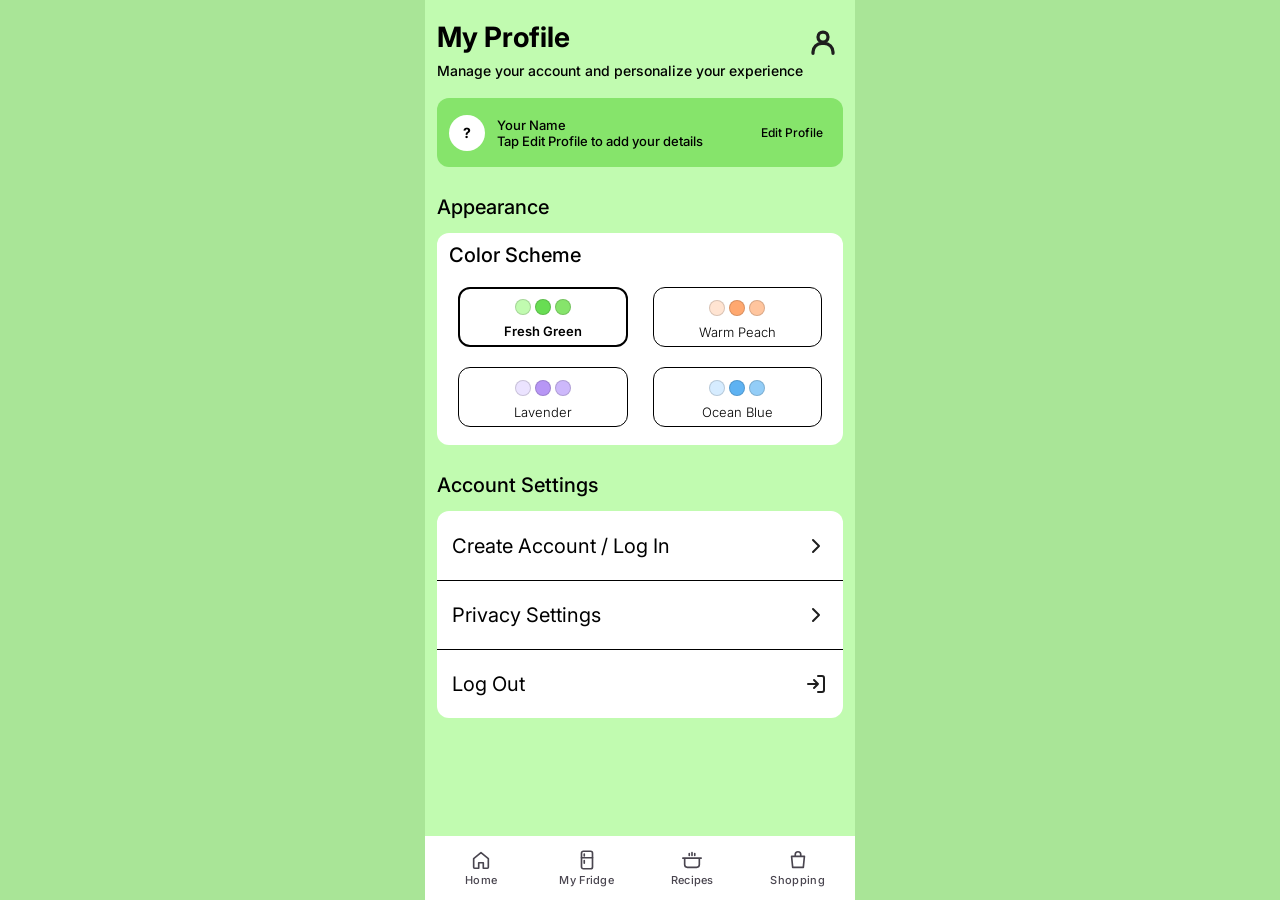
==== index.html @ f11dcad9 "Rename the app from FridgeIQ to Ripeline Every user-facing mention (page title, Home header, account" ====
<!DOCTYPE html>
<html lang="en">
<head>
  <meta charset="UTF-8">
  <meta name="viewport" content="width=device-width, initial-scale=1, viewport-fit=cover">
  <meta name="theme-color" content="#c1fbb0">
  <title>Ripeline</title>

  <!-- The "Inter" font, the same one used in the Figma designs -->
  <link rel="preconnect" href="https://fonts.googleapis.com">
  <link rel="preconnect" href="https://fonts.gstatic.com" crossorigin>
  <link href="https://fonts.googleapis.com/css2?family=Inter:wght@300;400;500;600;700&display=swap" rel="stylesheet">

  <link rel="stylesheet" href="css/styles.css">
</head>
<body>
  <!--
    HOW THIS FILE IS ORGANISED
    All five screens live in this one file. Each screen is a <section>.
    Only one screen is shown at a time; js/app.js decides which one,
    based on the end of the web address (for example  index.html#fridge).

    Parts marked "filled in by js/app.js" start empty: the app builds them
    from the food you've saved, so they change as you add and remove food.
  -->
  <div class="app">
    <!-- Shows a message if this browser can't save Ripeline data (filled in by js/app.js) -->
    <p class="storage-warning" id="storage-warning" role="alert" hidden></p>

    <!-- ============ SCREEN 0: MY PROFILE (the app starts here) ============ -->
    <section class="screen" id="profile" data-tab="profile">
      <h1 class="title title--bold">My Profile</h1>
      <p class="profile-subtitle">Manage your account and personalize your experience</p>

      <!-- Name card -->
      <div class="profile-card" id="profile-card">
        <div class="avatar" id="profile-avatar" aria-hidden="true">?</div>
        <div class="profile-card__text">
          <p class="profile-card__name" id="profile-name">Your Name</p>
          <p class="profile-card__email" id="profile-email">Add your email</p>
        </div>
        <button class="profile-card__edit" id="profile-edit" type="button">Edit Profile</button>
      </div>

      <!-- Edit form (hidden until "Edit Profile" is tapped) -->
      <form class="panel" id="profile-form" hidden>
        <label class="panel__label" for="profile-name-input">Name</label>
        <input class="field__input" id="profile-name-input" type="text" maxlength="40" placeholder="e.g. Neel">
        <label class="panel__label" for="profile-email-input">Email</label>
        <input class="field__input" id="profile-email-input" type="email" maxlength="80" placeholder="e.g. you@example.com">
        <p class="field__hint" id="profile-email-note" hidden>This is your account email, so it can't be changed here.</p>
        <div class="panel__buttons">
          <button class="small-button small-button--plain" type="button" id="profile-cancel">Cancel</button>
          <button class="small-button" type="submit">Save</button>
        </div>
      </form>

      <h2 class="profile-heading">Appearance</h2>
      <div class="white-card">
        <p class="white-card__title">Color Scheme</p>
        <div class="theme-grid" id="theme-grid">
          <button class="theme-tile" type="button" data-theme-choice="green">
            <span class="theme-tile__swatches"><i style="background:#c1fbb0"></i><i style="background:#68dd53"></i><i style="background:#86e46b"></i></span>
            Fresh Green
          </button>
          <button class="theme-tile" type="button" data-theme-choice="peach">
            <span class="theme-tile__swatches"><i style="background:#ffe4d2"></i><i style="background:#ffa86f"></i><i style="background:#ffc59e"></i></span>
            Warm Peach
          </button>
          <button class="theme-tile" type="button" data-theme-choice="lavender">
            <span class="theme-tile__swatches"><i style="background:#ebe3ff"></i><i style="background:#b796f5"></i><i style="background:#cdb8fb"></i></span>
            Lavender
          </button>
          <button class="theme-tile" type="button" data-theme-choice="ocean">
            <span class="theme-tile__swatches"><i style="background:#d6ecff"></i><i style="background:#5eb2f2"></i><i style="background:#93cdf7"></i></span>
            Ocean Blue
          </button>
        </div>
      </div>

      <h2 class="profile-heading">Account Settings</h2>
      <div class="white-card white-card--list">
        <a class="settings-row" href="#account">
          <span id="account-row-text">Create Account / Log In</span>
          <svg class="settings-row__icon" viewBox="0 0 24 24" aria-hidden="true"><path d="m9 6 6 6-6 6"/></svg>
        </a>
        <button class="settings-row" type="button" id="privacy-toggle" aria-expanded="false">
          Privacy Settings
          <svg class="settings-row__icon" viewBox="0 0 24 24" aria-hidden="true"><path d="m9 6 6 6-6 6"/></svg>
        </button>
        <div class="privacy-panel" id="privacy-panel" hidden>
          <p>Your food, shopping list and preferences are stored only in this browser on this device and are never uploaded.</p>
          <p>Accounts are optional. If you create one, your name and email are stored with Supabase, the service that runs Ripeline accounts, so you can log in and receive account emails (like the welcome email). You can delete your account any time from the account screen.</p>
          <button class="small-button small-button--danger" type="button" id="delete-data">Delete all my data</button>
        </div>
        <button class="settings-row" type="button" id="log-out">
          Log Out
          <svg class="settings-row__icon" viewBox="0 0 24 24" aria-hidden="true"><path d="M14 4h4a2 2 0 0 1 2 2v12a2 2 0 0 1-2 2h-4M10 16l4-4-4-4M14 12H4"/></svg>
        </button>
      </div>
    </section>

    <!-- ============ SCREEN 1: HOME DASHBOARD ============ -->
    <section class="screen" id="home" data-tab="home">
      <h1 class="title title--bold">Ripeline</h1>
      <p class="subtitle" id="greeting">Good Afternoon Neel!</p>

      <a class="summary-card" href="#fridge">
        <p class="summary-card__label">Your Fridge</p>
        <p class="summary-card__count" id="home-count">0 items</p>
        <p class="summary-card__note" id="home-attention"></p>
      </a>

      <h2 class="section-heading">Expiring Soon</h2>
      <p class="section-note">Use these ingredients before the expiration date</p>

      <div id="expiring-list"><!-- filled in by js/app.js --></div>

      <h2 class="section-heading section-heading--spaced">Recipe Pick for You</h2>
      <p class="section-note">Based on what's in your fridge right now</p>
      <div id="home-top-recipe"><!-- filled in by js/app.js --></div>

      <a class="shopping-link" id="home-shopping-link" href="#shopping"><!-- filled in by js/app.js --></a>
    </section>

    <!-- ============ SCREEN 2: MY FRIDGE ============ -->
    <section class="screen" id="fridge" data-tab="fridge">
      <h1 class="title">My Fridge</h1>
      <p class="subtitle">Keep track of what you have.</p>

      <label class="search">
        <svg class="search__icon" viewBox="0 0 24 24" aria-hidden="true"><circle cx="11" cy="11" r="7"/><path d="m20 20-4-4"/></svg>
        <input type="search" id="fridge-search" placeholder="Search your ingredients..." autocomplete="off">
      </label>

      <div class="chips chips--small" id="fridge-chips"><!-- filled in by js/app.js --></div>

      <div class="items-card">
        <div class="items-card__header">
          <p id="fridge-count">Your Items (0)</p>
          <button class="items-card__sort" id="fridge-sort" type="button">
            Sort By: <span id="fridge-sort-label">Expiration</span>
            <img src="images/arrow-sort.svg" alt="" class="arrow arrow--down">
          </button>
        </div>
        <div id="fridge-list"><!-- filled in by js/app.js --></div>
      </div>

      <a class="big-button" href="#add-food">+ Add Food</a>
    </section>

    <!-- ============ SCREEN 3: ADD FOOD ============ -->
    <section class="screen" id="add-food" data-tab="fridge">
      <h1 class="title" id="food-form-title">Add Food</h1>
      <p class="subtitle" id="food-form-subtitle">Keep your fridge organized</p>

      <!-- Quick picks: tap a food to fill in the form below -->
      <div class="browse-card" id="browse-card">
        <p class="browse-card__title">Quick pick <span class="browse-card__hint">Tap a food to fill in the form</span></p>
        <div class="chips" id="browse-chips"><!-- filled in by js/app.js --></div>
        <div class="browse-grid" id="browse-grid"><!-- filled in by js/app.js --></div>
      </div>

      <form class="form-card" id="add-food-form" novalidate>
        <div class="field">
          <label class="field__label" for="food-name">Food Name</label>
          <div class="field__autocomplete">
            <input class="field__input" id="food-name" type="text" placeholder="e.g. Chicken breast" autocomplete="off" maxlength="40">
            <ul class="suggestions" id="food-suggestions" hidden><!-- filled in by js/app.js --></ul>
          </div>
        </div>

        <div class="field">
          <label class="field__label" for="food-category">Category</label>
          <span class="field__select">
            <select class="field__input" id="food-category">
              <option value="" selected disabled>Select a category</option>
            </select>
          </span>
        </div>

        <div class="field">
          <label class="field__label" for="food-storage">Storage</label>
          <span class="field__select">
            <select class="field__input" id="food-storage">
              <option value="" selected disabled>Select a storage space</option>
            </select>
          </span>
        </div>

        <div class="field">
          <label class="field__label" for="food-quantity">Quantity <span class="field__optional">(optional)</span></label>
          <div class="field__row">
            <input class="field__input" id="food-quantity" type="number" inputmode="decimal" min="0" step="any" placeholder="e.g. 2">
            <span class="field__select">
              <select class="field__input" id="food-unit"></select>
            </span>
          </div>
        </div>

        <div class="field">
          <label class="field__label" for="food-expires">Expiration Date <span class="field__optional">(optional)</span></label>
          <input class="field__input" id="food-expires" type="date">
          <p class="field__hint" id="expiry-hint"></p>
        </div>
      </form>

      <button class="big-button" type="submit" form="add-food-form" id="food-submit">+ Add to My Fridge</button>
      <button class="text-button text-button--danger" type="button" id="food-delete" hidden>Delete this food</button>
    </section>

    <!-- ============ SCREEN 4: RECIPE FINDER ============ -->
    <section class="screen" id="recipes" data-tab="recipes">
      <h1 class="title">Find Meals to Cook</h1>
      <p class="subtitle">Prep from what’s in your fridge</p>

      <label class="search search--round">
        <svg class="search__icon" viewBox="0 0 24 24" aria-hidden="true"><circle cx="11" cy="11" r="7"/><path d="m20 20-4-4"/></svg>
        <input type="search" id="recipe-search" placeholder="Search recipes..." autocomplete="off">
      </label>

      <div class="chips" id="recipe-chips">
        <button class="chip is-selected" data-filter="all" type="button">All</button>
        <button class="chip" data-filter="use-soon" type="button">Use Before Lose</button>
        <button class="chip" data-filter="can-make" type="button">Can Make Now</button>
        <button class="chip" data-filter="Quick" type="button">Quick</button>
      </div>

      <p class="recipes-status" id="recipes-status"><!-- filled in by js/app.js --></p>
      <div id="recipe-list"><!-- filled in by js/app.js --></div>
    </section>

    <!-- ============ SCREEN 5: RECIPE DETAILS ============ -->
    <section class="screen screen--no-top" id="recipe" data-tab="recipes">
      <div class="recipe-hero-wrap" id="recipe-hero-wrap"><!-- photo or emoji, filled in by js/app.js --></div>

      <h1 class="title title--recipe" id="recipe-name">Broccoli Cheddar Pasta</h1>
      <p class="recipe-reason" id="recipe-reason"></p>
      <p class="recipe-categories" id="recipe-categories"></p>

      <div class="stats">
        <div class="stat"><p class="stat__value" id="recipe-time">20 min</p><p class="stat__label">Time</p></div>
        <div class="stat"><p class="stat__value" id="recipe-servings">2</p><p class="stat__label">Servings</p></div>
        <div class="stat"><p class="stat__value" id="recipe-difficulty">Easy</p><p class="stat__label">Difficulty</p></div>
      </div>

      <h2 class="ingredients-heading">Ingredients <span class="ingredients-heading__count" id="recipe-have-count"></span></h2>
      <ul class="ingredients" id="recipe-ingredients"><!-- filled in by js/app.js --></ul>

      <button class="green-button" type="button" id="add-missing">+ Add Missing Items to Shopping List</button>
      <button class="green-button" type="button" id="show-steps">Cooking Instructions</button>

      <!-- Step-by-step instructions -->
      <div class="steps-card" id="steps-card">
        <h2 class="steps-card__title">Cooking Instructions</h2>
        <p class="steps-card__time" id="recipe-time-detail"></p>
        <ol class="steps" id="recipe-steps"></ol>
        <p class="steps-card__credit">Salt, pepper and cooking oil are assumed. Always cook meat, fish and eggs until done.</p>
      </div>
    </section>

    <!-- ============ YOUR ACCOUNT (opened from Profile) ============ -->
    <section class="screen" id="account" data-tab="profile">
      <h1 class="title" id="account-title">Create Account</h1>
      <p class="subtitle" id="account-subtitle">Free, optional, and takes a minute</p>

      <p class="account-message" id="account-unavailable" hidden>
        Accounts aren't available right now (you may be offline). Everything else in Ripeline still works.
      </p>

      <!-- Shown when logged in -->
      <div class="white-card account-card" id="account-signed-in" hidden>
        <p class="account-card__label">Logged in as</p>
        <p class="account-card__email" id="account-email"></p>
        <p class="account-card__status" id="account-status"></p>
        <button class="green-button" type="button" id="account-log-out">Log Out</button>
        <button class="text-button text-button--danger" type="button" id="account-delete">Delete my account</button>
      </div>

      <!-- Sign up / log in / reset password forms -->
      <div id="account-form-area">
        <div class="chips account-tabs" id="account-tabs">
          <button class="chip is-selected" type="button" data-mode="signup">Sign Up</button>
          <button class="chip" type="button" data-mode="login">Log In</button>
        </div>

        <form class="form-card account-form" id="account-form" novalidate>
          <div class="field" id="account-name-field">
            <label class="field__label" for="account-name">Name <span class="field__optional">(optional)</span></label>
            <input class="field__input" id="account-name" type="text" maxlength="40" autocomplete="given-name" placeholder="e.g. Neel">
          </div>
          <div class="field" id="account-email-field">
            <label class="field__label" for="account-email-input">Email</label>
            <input class="field__input" id="account-email-input" type="email" maxlength="80" autocomplete="email" placeholder="you@example.com">
          </div>
          <div class="field" id="account-password-field">
            <label class="field__label" for="account-password">Password</label>
            <input class="field__input" id="account-password" type="password" maxlength="72" autocomplete="new-password">
            <p class="field__hint" id="account-password-hint">At least 8 characters.</p>
            <label class="account-show"><input type="checkbox" id="account-show-password"> Show password</label>
          </div>
          <p class="account-message" id="account-message" role="status" hidden></p>
          <button class="text-button text-button--left" type="button" id="account-resend" hidden>Send the welcome email again</button>
        </form>

        <button class="big-button account-submit" type="submit" form="account-form" id="account-submit">Create Account</button>
        <button class="text-button" type="button" id="account-forgot" hidden>Forgot your password?</button>
        <button class="text-button" type="button" id="account-back-to-login" hidden>← Back to Log In</button>
        <p class="account-note">You don't need an account to use Ripeline. Your food and shopping list stay on this device either way.</p>
      </div>

      <a class="text-button" href="#profile">← Back to Profile</a>
    </section>

    <!-- ============ SCREEN 6: SHOPPING LIST ============ -->
    <section class="screen" id="shopping" data-tab="shopping">
      <h1 class="title">Shopping List</h1>
      <p class="subtitle">What you need to buy</p>

      <form class="shopping-add" id="shopping-add-form" novalidate>
        <input class="field__input" id="shopping-add-input" type="text" list="shopping-suggestions" maxlength="40" placeholder="Add an item, e.g. Rice" autocomplete="off">
        <datalist id="shopping-suggestions"><!-- filled in by js/app.js --></datalist>
        <button class="small-button" type="submit">Add</button>
      </form>
      <p class="field__error" id="shopping-add-error" hidden></p>

      <div class="items-card shopping-card">
        <div class="items-card__header">
          <p id="shopping-count">To Buy (0)</p>
          <button class="items-card__sort" type="button" id="shopping-clear" hidden>Clear list</button>
        </div>
        <div id="shopping-list"><!-- filled in by js/app.js --></div>
      </div>
      <p class="section-note shopping-help">Tap ✓ when you buy something: it moves into My Fridge with a suggested expiration date.</p>
    </section>

    <!-- ============ BOTTOM NAVIGATION BAR (shared by every screen) ============ -->
    <nav class="tab-bar" aria-label="Main">
      <a class="tab" href="#home" data-tab="home">
        <svg viewBox="0 0 24 24" aria-hidden="true"><path d="M4 10.5 12 4l8 6.5V20a1 1 0 0 1-1 1h-4.5v-6h-5v6H5a1 1 0 0 1-1-1z"/></svg>
        <span>Home</span>
      </a>
      <a class="tab" href="#fridge" data-tab="fridge">
        <svg viewBox="0 0 24 24" aria-hidden="true"><rect x="6" y="2.5" width="12" height="19" rx="2"/><path d="M6 9.5h12M9 5.5v2M9 12.5v3"/></svg>
        <span>My Fridge</span>
      </a>
      <a class="tab" href="#recipes" data-tab="recipes">
        <svg viewBox="0 0 24 24" aria-hidden="true"><path d="M4 10h16v7a3 3 0 0 1-3 3H7a3 3 0 0 1-3-3zM2 10h2M20 10h2M9 7V5M12 7V4M15 7V5"/></svg>
        <span>Recipes</span>
      </a>
      <a class="tab" href="#shopping" data-tab="shopping">
        <!-- shopping bag icon -->
        <svg viewBox="0 0 24 24" aria-hidden="true"><path d="M5 8h14l-1.2 12H6.2zM9 8V6a3 3 0 0 1 6 0v2"/></svg>
        <span>Shopping</span>
        <span class="tab__badge" id="shopping-badge" hidden>0</span>
      </a>
    </nav>

    <!-- Small pop-up message (e.g. "Added Milk", "Coming soon") -->
    <div class="toast" id="toast" role="status" aria-live="polite">
      <span id="toast-text"></span>
      <button class="toast__action" id="toast-action" type="button" hidden>Undo</button>
    </div>
  </div>

  <script src="js/storage.js"></script>
  <script src="js/config.js"></script>
  <!-- Supabase's official library for accounts (version 2.118.0), packed into one file -->
  <script src="js/vendor/supabase.js"></script>
  <script src="js/data.js"></script>
  <script src="js/recipes.js"></script>
  <script src="js/recipes-more.js"></script>
  <script src="js/app.js"></script>
  <script src="js/account.js"></script>
</body>
</html>
---- css/styles.css ----
/*
  Ripeline styles
  ---------------
  This file controls how everything LOOKS: colors, sizes, spacing.
  The colors at the top come straight from the Figma design.
  Change one here and it changes everywhere in the app.
*/

:root {
  --background: #c1fbb0;    /* light green page background */
  --card: #d9d9d9;          /* grey cards */
  --white: #ffffff;
  --text: #000000;
  --muted: #6e6e6e;         /* grey helper text, e.g. "(optional)" */
  --button: #68dd53;        /* bright green buttons */
  --link-red: #ff383c;      /* "Add to a recipe" links */
  --tag-green: #92dd6a;     /* "Fresh" / "Yes" tag background */
  --tag-green-text: #648757;
  --tag-yes-text: #184300;
  --tag-orange: #ff7438;    /* "No" tag background */
  --tag-orange-text: #830505;
  --nav-text: #49454f;
  --nav-highlight: #c1fbb0;
  --accent: #86e46b;        /* profile name card */
  --page-edge: #a9e597;     /* around the app on a computer */
  --focus: #3fa52b;

  --gutter: 12px;           /* space at the left and right edge of each screen */
  --nav-height: 64px;
}

/*
  COLOUR SCHEMES (chosen on the Profile screen)
  Each one swaps the main colours above. "Fresh Green" is the default.
*/
:root[data-theme="peach"] {
  --background: #ffe4d2; --button: #ffa86f; --nav-highlight: #ffe4d2;
  --accent: #ffc59e; --page-edge: #f5c8a8; --focus: #e07a35;
}
:root[data-theme="lavender"] {
  --background: #ebe3ff; --button: #b796f5; --nav-highlight: #ebe3ff;
  --accent: #cdb8fb; --page-edge: #d3c3f7; --focus: #8a62de;
}
:root[data-theme="ocean"] {
  --background: #d6ecff; --button: #5eb2f2; --nav-highlight: #d6ecff;
  --accent: #93cdf7; --page-edge: #aed6f5; --focus: #2f8bd1;
}

/* ---------- Basic page setup ---------- */
* { box-sizing: border-box; }
[hidden] { display: none !important; }   /* anything marked "hidden" stays hidden */

html, body {
  margin: 0;
  font-family: "Inter", system-ui, -apple-system, sans-serif;
  font-weight: 500;
  color: var(--text);
  -webkit-font-smoothing: antialiased;
}

/* On a computer, the area around the phone-sized app is a slightly darker green */
body { background: var(--page-edge); }

p, h1, h2, ul { margin: 0; }
a { color: inherit; text-decoration: none; }
button { font: inherit; color: inherit; cursor: pointer; }
img { display: block; max-width: 100%; }

/* The phone-sized "frame" that holds every screen */
.app {
  position: relative;
  max-width: 430px;
  min-height: 100vh;
  min-height: 100dvh;
  margin: 0 auto;
  background: var(--background);
}

/* ---------- Screens ---------- */
.screen {
  position: relative;
  display: none;                       /* hidden unless it is the active screen */
  padding: 38px var(--gutter) calc(var(--nav-height) + 32px + env(safe-area-inset-bottom));
}
.screen.is-active { display: block; }
.screen--no-top { padding-top: 0; }

/* ---------- Shared text styles ---------- */
.title {
  font-size: 28px;
  font-weight: 600;
  line-height: 34px;
}
.title--bold { font-weight: 700; }

.subtitle {
  margin-top: 7px;
  font-size: 20px;
  line-height: 24px;
}

/* ---------- Shared pieces ---------- */

/* Square-ish photo boxes with white background and rounded corners */
.photo {
  overflow: hidden;
  border-radius: 10px;
  background: var(--white);
  flex-shrink: 0;
}
.photo img { width: 100%; height: 100%; object-fit: cover; }

/* Two photos are zoomed/cropped in Figma; these match that crop */
.photo img.crop-milk   { width: 108.62%; height: 114.89%; max-width: none; margin: -6.38% 0 0 -7.03%; }
.photo img.crop-cheese { width: 104.89%; height: 120.79%; max-width: none; margin: -9.9% 0 0 -0.13%; }

.arrow { width: 25px; height: auto; }
.arrow--down { width: 15px; transform: rotate(90deg); }

/* Small pill-shaped labels: Fresh / Yes / No */
.tag {
  display: inline-block;
  min-width: 62px;
  padding: 0 8px;
  border-radius: 12px;
  font-size: 12px;
  line-height: 15px;
  text-align: center;
}
.tag--fresh { background: var(--tag-green); color: var(--tag-green-text); }
.tag--yes   { background: var(--tag-green); color: var(--tag-yes-text); }
.tag--no    { background: var(--tag-orange); color: var(--tag-orange-text); }

/* Search boxes */
.search {
  display: flex;
  align-items: center;
  gap: 16px;
  height: 32px;
  margin-top: 7px;
  padding: 0 10px;
  background: var(--white);
  border-radius: 12px;
}
.search--round { border-radius: 15px; margin-top: 11px; }
.search__icon {
  width: 16px; height: 16px; flex-shrink: 0;
  fill: none; stroke: #1e1e1e; stroke-width: 2.5; stroke-linecap: round;
}
.search input {
  flex: 1;
  min-width: 0;
  border: 0;
  outline: 0;
  background: transparent;
  font: inherit;
  font-size: 15px;
}
.search input::placeholder { color: var(--text); }

/* Filter buttons (All, Meats, Dairy...) */
.chips {
  display: flex;
  gap: 8px;
  margin-top: 10px;
  overflow-x: auto;                    /* swipe sideways if they don't fit */
  scrollbar-width: none;
}
.chips::-webkit-scrollbar { display: none; }
.chip {
  flex-shrink: 0;
  height: 26px;
  padding: 0 10px;
  border: 1px solid #000;
  border-radius: 12px;
  background: var(--card);
  font-size: 12px;
}
.chip.is-selected { background: var(--white); }
.chip.is-selected { background: var(--white); font-weight: 600; }
.chips--small .chip { flex: 1 0 auto; height: 20px; padding: 0 12px; }

/* Big green buttons ("+ Add Food", "+ Add to My Fridge") */
.big-button {
  display: flex;
  align-items: center;
  justify-content: center;
  width: 100%;
  height: 91px;
  margin-top: 47px;
  border: 0;
  border-radius: 12px;
  background: var(--button);
  font-size: 36px;
  font-weight: 500;
  text-align: center;
}

/* Smaller green buttons on the recipe screen */
.green-button {
  display: block;
  width: 100%;
  height: 36px;
  margin-top: 14px;
  border: 0;
  border-radius: 12px;
  background: var(--button);
  font-size: 16px;
}

.big-button:active, .green-button:active, .chip:active, .recipe-card__button:active { filter: brightness(0.92); }

/* ---------- Screen 1: Home ---------- */
.summary-card {
  margin-top: 42px;
  padding: 9px;
  height: 100px;
  border-radius: 15px;
  background: var(--card);
}
.summary-card__label { font-size: 12px; }
.summary-card__count { margin-top: 6px; font-size: 24px; line-height: 29px; }
.summary-card__note  { margin-top: 7px; font-size: 16px; }

.section-heading { margin-top: 16px; font-size: 20px; font-weight: 600; line-height: 24px; }
.section-note    { margin-top: 2px; font-size: 13px; }

.expiring-card {
  display: flex;
  gap: 15px;
  height: 137px;
  margin-top: 16px;
  padding: 7px;
  border-radius: 12px;
  background: var(--card);
}
.expiring-card + .expiring-card { margin-top: 20px; }
.expiring-card__photo { width: 144px; height: 123px; }
.expiring-card__text { padding-top: 6px; font-weight: 600; }
.expiring-card__name { font-size: 20px; line-height: 24px; }
.expiring-card__when { margin-top: 6px; font-size: 13px; }
.expiring-card__link {
  display: inline-flex;
  align-items: center;
  gap: 8px;
  margin-top: 12px;
  font-size: 13px;
  color: var(--link-red);
}

/* ---------- Screen 2: My Fridge ---------- */
.items-card {
  margin-top: 40px;
  padding: 9px 9px 13px;
  border-radius: 12px;
  background: var(--card);
}
.items-card__header {
  display: flex;
  justify-content: space-between;
  align-items: center;
  padding: 0 1px 4px;
  font-size: 15px;
}
.items-card__sort { display: flex; align-items: center; gap: 8px; font-size: 12px; }

.item { display: flex; gap: 14px; padding-top: 9px; }
.item__photo { width: 109px; height: 109px; }
.item__name { margin: 15px 0 14px; font-size: 15px; line-height: 18px; }

/* ---------- Screen 3: Add Food ---------- */
.form-card {
  margin-top: 20px;
  padding: 14px 9px 54px;
  border-radius: 15px;
  background: var(--card);
}
.field { display: block; }
.field + .field { margin-top: 27px; }
.field__label { display: block; font-size: 20px; line-height: 24px; }
.field__optional { font-size: 12px; color: var(--muted); }
.field__input {
  display: block;
  width: 100%;
  height: 38px;
  margin-top: 27px;
  padding: 0 14px;
  border: 0;
  border-radius: 12px;
  background: var(--white);
  font: inherit;
  font-size: 15px;
  color: var(--text);
  appearance: none;
  -webkit-appearance: none;
}
.field__input::placeholder { color: var(--text); }
.field__select { position: relative; display: block; }
.field__select::after {                 /* the little "v" arrow on the dropdowns */
  content: "";
  position: absolute;
  right: 16px;
  bottom: 16px;
  width: 6px;
  height: 6px;
  border-right: 2px solid #1e1e1e;
  border-bottom: 2px solid #1e1e1e;
  transform: rotate(45deg);
  pointer-events: none;
}
.form-card + .big-button { margin-top: 7px; }

/* ---------- Screen 4: Recipe Finder ---------- */
#recipes { padding-top: 41px; }
#recipes .chips { margin-top: 10px; }
.recipes-heading {
  margin-top: 10px;
  font-size: 28px;
  font-weight: 500;
  line-height: 34px;
  text-align: center;
}
.recipe-card {
  max-width: 337px;
  margin: 9px auto 0;
  background: var(--card);
}
.recipe-card__photo { width: 100%; aspect-ratio: 337 / 232; object-fit: cover; }
.recipe-card__footer { padding: 10px 14px 9px; }
.recipe-card__name { font-size: 15px; line-height: 18px; }
.recipe-card__button {
  display: flex;
  align-items: center;
  justify-content: center;
  gap: 6px;
  height: 25px;
  margin-top: 6px;
  border-radius: 12px;
  background: var(--white);
  font-size: 12px;
  font-weight: 400;
}

/* ---------- Screen 5: Recipe Details ---------- */
.recipe-hero {
  width: calc(100% + 2 * var(--gutter));
  max-width: none;
  height: 198px;
  margin: 0 calc(-1 * var(--gutter));
  object-fit: cover;
}
.title--recipe { margin-top: 6px; font-weight: 500; }

.stats {
  display: grid;
  grid-template-columns: repeat(3, 1fr);
  gap: 8px;
  margin-top: 13px;
}
.stat {
  height: 84px;
  padding-top: 16px;
  border-radius: 12px;
  background: var(--white);
  text-align: center;
  font-size: 20px;
  line-height: 24px;
}
.stat__value { font-weight: 300; }
.stat__label { margin-top: 7px; }

.ingredients-heading { margin-top: 29px; font-size: 20px; font-weight: 500; line-height: 24px; }
.ingredients {
  margin-top: 6px;
  padding: 20px 20px 12px 25px;
  list-style: none;
  border-radius: 12px;
  background: var(--white);
}
.ingredients li {
  display: flex;
  justify-content: space-between;
  align-items: flex-start;
  min-height: 36px;
  font-size: 15px;
  line-height: 18px;
}
.ingredients li + li { margin-top: 14px; }
.ingredients .tag { margin-top: 6px; }
.ingredients + .green-button { margin-top: 7px; }

/* ---------- Bottom navigation bar ---------- */
.tab-bar {
  position: fixed;
  bottom: 0;
  left: 50%;
  transform: translateX(-50%);
  width: 100%;
  max-width: 430px;
  display: flex;
  justify-content: space-around;
  align-items: center;
  height: calc(var(--nav-height) + env(safe-area-inset-bottom));
  padding: 0 8px env(safe-area-inset-bottom);
  background: var(--white);
  z-index: 10;
}
.tab {
  display: flex;
  align-items: center;
  gap: 4px;
  height: 40px;
  padding: 0 16px;
  border-radius: 100px;
  color: var(--nav-text);
  font-size: 12px;
  font-weight: 500;
  letter-spacing: 0.5px;
}
.tab svg {
  width: 24px; height: 24px;
  fill: none; stroke: currentColor; stroke-width: 1.8; stroke-linejoin: round; stroke-linecap: round;
}
.tab.is-active { background: var(--nav-highlight); color: #1d1b20; }
.tab.is-active svg { fill: currentColor; fill-opacity: 0.15; }

/* ---------- "Coming soon" pop-up ---------- */
.toast {
  position: fixed;
  left: 50%;
  bottom: calc(var(--nav-height) + 16px + env(safe-area-inset-bottom));
  transform: translate(-50%, 12px);
  max-width: calc(min(100%, 430px) - 32px);
  padding: 10px 16px;
  border-radius: 12px;
  background: #1d1b20;
  color: #fff;
  font-size: 14px;
  text-align: center;
  opacity: 0;
  pointer-events: none;
  transition: opacity 0.2s, transform 0.2s;
  z-index: 20;
}
.toast.is-visible { opacity: 1; transform: translate(-50%, 0); pointer-events: auto; }

/* =========================================================
   Added for the working (dynamic) version
   ========================================================= */

/* Food with no photo shows a big emoji on a white tile instead */
.photo--emoji {
  display: flex;
  align-items: center;
  justify-content: center;
  font-size: 56px;
  line-height: 1;
}

/* More tag colours */
.tag--soon    { background: var(--tag-orange); color: var(--tag-orange-text); }
.tag--expired { background: #e5484d; color: #fff; }
.tag--none    { background: #ececec; color: #555; }

/* Plain text-style button (e.g. "Reset to example food") */
.text-button {
  display: block;
  margin: 16px auto 0;
  padding: 8px;
  border: 0;
  background: none;
  font-size: 13px;
  color: #3b5f2e;
  text-decoration: underline;
}

/* Empty-state messages */
.empty-card {
  margin-top: 16px;
  padding: 20px 16px;
  border-radius: 12px;
  background: var(--card);
  font-size: 15px;
  text-align: center;
}
.empty-card .text-button { margin-top: 8px; }
.empty-text { padding: 24px 8px; font-size: 15px; text-align: center; }

/* ---------- Home ---------- */
.summary-card { display: block; }
.summary-card:active { filter: brightness(0.95); }
.expiring-card__photo-link { display: block; flex-shrink: 0; }
.expiring-card__text { min-width: 0; }
.expiring-card__name { display: block; overflow: hidden; text-overflow: ellipsis; white-space: nowrap; }
.expiring-card__when.is-expired { color: #c2272d; }
.expiring-card__used {
  display: block;
  margin-top: 10px;
  padding: 3px 10px;
  border: 1px solid #000;
  border-radius: 12px;
  background: var(--white);
  font-size: 12px;
  font-weight: 500;
}
.expiring-card { height: auto; min-height: 137px; }
.more-link {
  display: block;
  margin-top: 14px;
  font-size: 14px;
  font-weight: 600;
  text-align: center;
  text-decoration: underline;
}

/* ---------- My Fridge ---------- */
.items-card__sort {
  border: 0;
  background: none;
  padding: 4px 0;
}
.item { align-items: center; padding: 9px 0 0; border-radius: 12px; }
.item__info { flex: 1; min-width: 0; }
.item__name { margin: 0; font-size: 15px; line-height: 18px; }
.item__details { margin: 3px 0 8px; font-size: 12px; color: #4a4a4a; min-height: 15px; }
.item.is-highlighted { animation: highlight 2.4s ease-out; }
@keyframes highlight {
  0%, 40% { background: #fff6b3; box-shadow: 0 0 0 6px #fff6b3; }
  100%    { background: transparent; box-shadow: 0 0 0 6px transparent; }
}
.item__remove {
  display: flex;
  flex-direction: column;
  align-items: center;
  gap: 1px;
  flex-shrink: 0;
  width: 48px;
  padding: 6px 0;
  margin-right: 4px;
  border: 1px solid #000;
  border-radius: 12px;
  background: var(--white);
  font-size: 15px;
  line-height: 1;
}
.item__remove span { font-size: 10px; }

/* ---------- Add Food: quick pick ---------- */
.browse-card {
  margin-top: 16px;
  padding: 12px 9px;
  border-radius: 15px;
  background: var(--card);
}
.browse-card__title { font-size: 17px; font-weight: 600; }
.browse-card__hint { display: block; margin-top: 2px; font-size: 12px; font-weight: 500; color: var(--muted); }
.browse-card .chips { margin-top: 10px; }
.browse-grid {
  display: grid;
  grid-template-columns: repeat(4, 1fr);
  gap: 8px;
  max-height: 232px;                 /* scroll inside the box if there are lots of foods */
  margin-top: 10px;
  overflow-y: auto;
}
.food-tile {
  display: flex;
  flex-direction: column;
  align-items: center;
  justify-content: center;
  gap: 4px;
  min-height: 72px;
  padding: 6px 4px;
  border: 0;
  border-radius: 12px;
  background: var(--white);
}
.food-tile:active { filter: brightness(0.92); }
.food-tile__emoji { font-size: 26px; line-height: 1; }
.food-tile__name { font-size: 11px; line-height: 13px; text-align: center; }

/* ---------- Add Food: the form ---------- */
.form-card { margin-top: 16px; padding-bottom: 20px; scroll-margin-top: 12px; }
.field + .field { margin-top: 20px; }
.field__input { margin-top: 12px; }
.field__row { display: flex; gap: 8px; }
.field__row > .field__input { flex: 1; min-width: 0; }
.field__row > .field__select { flex: 1; }
.field__row .field__input { margin-top: 12px; }
.field__hint { margin-top: 6px; font-size: 12px; color: #4a4a4a; }
.field__hint:empty { display: none; }
.field__error { margin-top: 6px; font-size: 13px; color: #c2272d; }
.field__input.has-error { box-shadow: 0 0 0 2px #e5484d; }
.field__input:focus { outline: 2px solid var(--focus); outline-offset: 0; }
.field__autocomplete { position: relative; }

.suggestions {
  position: absolute;
  left: 0;
  right: 0;
  top: calc(100% + 4px);
  margin: 0;
  padding: 4px;
  list-style: none;
  border-radius: 12px;
  background: var(--white);
  box-shadow: 0 8px 24px rgba(0, 0, 0, 0.18);
  z-index: 5;
}
.suggestions button {
  display: flex;
  align-items: center;
  gap: 10px;
  width: 100%;
  padding: 9px 10px;
  border: 0;
  border-radius: 8px;
  background: none;
  font-size: 15px;
  text-align: left;
}
.suggestions button:hover, .suggestions button:focus { background: #eefbe9; }
.suggestions small { margin-left: auto; font-size: 11px; color: var(--muted); }

/* ---------- Recipes ---------- */
.recipe-card + .recipe-card { margin-top: 16px; }
.recipe-card__have { margin-top: 3px; font-size: 12px; color: #4a4a4a; }

/* ---------- Pop-up with Undo ---------- */
.toast { display: flex; align-items: center; justify-content: center; gap: 14px; }
.toast__action {
  border: 0;
  background: none;
  color: #8ef17a;
  font-size: 14px;
  font-weight: 600;
  padding: 0;
}

/* =========================================================
   Profile, profile button, recipes, shopping
   ========================================================= */

/* Profile button: top-right of every screen */
.profile-button {
  position: absolute;
  top: 22px;
  right: var(--gutter);
  display: flex;
  align-items: center;
  justify-content: center;
  width: 40px;
  height: 40px;
  border-radius: 50%;
  z-index: 3;
}
.profile-button svg {
  width: 30px; height: 30px;
  fill: none; stroke: #1e1e1e; stroke-width: 2; stroke-linecap: round;
}
.profile-button:active { background: rgba(0, 0, 0, 0.08); }
.profile-button.is-active svg { stroke-width: 2.6; }
/* Over the recipe photo it needs a white circle so you can see it */
#recipe .profile-button { top: 12px; background: rgba(255, 255, 255, 0.9); box-shadow: 0 2px 8px rgba(0,0,0,0.2); }
#recipe .profile-button svg { width: 24px; height: 24px; }
/* Keep long titles from running under the button */
.screen > .title { padding-right: 48px; }

/* ---------- Profile screen ---------- */
#profile { padding-top: 20px; }
.profile-subtitle { margin-top: 8px; font-size: 14px; }

.profile-card {
  display: flex;
  align-items: center;
  gap: 12px;
  min-height: 69px;
  margin-top: 19px;
  padding: 10px 12px;
  border-radius: 12px;
  background: var(--accent);
}
.avatar {
  display: flex;
  align-items: center;
  justify-content: center;
  flex-shrink: 0;
  width: 36px;
  height: 36px;
  border-radius: 50%;
  background: var(--white);
  font-size: 14px;
  font-weight: 700;
}
.profile-card__text { flex: 1; min-width: 0; font-size: 13px; line-height: 16px; }
.profile-card__name, .profile-card__email { overflow: hidden; text-overflow: ellipsis; white-space: nowrap; }
.profile-card__edit {
  flex-shrink: 0;
  padding: 6px 8px;
  border: 0;
  border-radius: 10px;
  background: transparent;
  font-size: 12px;
}
.profile-card__edit:active { background: rgba(255, 255, 255, 0.5); }

.panel {
  margin-top: 10px;
  padding: 12px;
  border-radius: 12px;
  background: var(--white);
}
.panel__label { display: block; margin-top: 10px; font-size: 14px; }
.panel__label:first-child { margin-top: 0; }
.panel .field__input { margin-top: 6px; background: #f3f3f3; }
.panel__buttons { display: flex; justify-content: flex-end; gap: 8px; margin-top: 12px; }

.small-button {
  height: 36px;
  padding: 0 16px;
  border: 0;
  border-radius: 12px;
  background: var(--button);
  font-size: 14px;
  font-weight: 600;
  white-space: nowrap;
}
.small-button--plain { background: #ececec; }
.small-button--danger { background: #e5484d; color: #fff; }
.small-button:active { filter: brightness(0.92); }

.profile-heading { margin-top: 28px; font-size: 20px; font-weight: 500; line-height: 24px; }

.white-card {
  margin-top: 14px;
  padding: 10px 12px 18px;
  border-radius: 12px;
  background: var(--white);
}
.white-card__title { display: flex; align-items: center; gap: 10px; font-size: 20px; line-height: 24px; }
.white-card__text { margin-top: 8px; font-size: 13px; line-height: 18px; color: #333; }
.white-card__note { margin-top: 8px; font-size: 11px; color: var(--muted); }

.theme-grid {
  display: grid;
  grid-template-columns: 1fr 1fr;
  gap: 20px 25px;
  margin-top: 20px;
  padding: 0 9px;
}
.theme-tile {
  display: flex;
  flex-direction: column;
  align-items: center;
  justify-content: flex-end;
  gap: 8px;
  height: 60px;
  padding: 0 4px 6px;
  border: 1px solid #000;
  border-radius: 12px;
  background: var(--white);
  font-size: 13px;
  font-weight: 300;
}
.theme-tile__swatches { display: flex; gap: 4px; }
.theme-tile__swatches i { width: 16px; height: 16px; border-radius: 50%; border: 1px solid rgba(0,0,0,0.15); }
.theme-tile.is-selected { border-width: 2.5px; font-weight: 600; }

.white-card--list { padding: 0; overflow: hidden; }
.settings-row {
  display: flex;
  align-items: center;
  justify-content: space-between;
  width: 100%;
  min-height: 69px;
  padding: 0 15px;
  border: 0;
  background: none;
  font-size: 20px;
  font-weight: 400;
  text-align: left;
}
.settings-row + .privacy-panel + .settings-row,
.settings-row + .settings-row { border-top: 1px solid #000; }
.settings-row:active { background: #f3f3f3; }
.settings-row__icon {
  width: 24px; height: 24px;
  fill: none; stroke: #1e1e1e; stroke-width: 2; stroke-linecap: round; stroke-linejoin: round;
  transition: transform 0.2s;
}
.settings-row.is-open .settings-row__icon { transform: rotate(90deg); }
.privacy-panel { padding: 0 15px 16px; font-size: 13px; line-height: 18px; color: #333; }
.privacy-panel .small-button { margin-top: 12px; }

/* ---------- Home: shopping list ---------- */
.section-heading--spaced { margin-top: 28px; }
.empty-card--small { padding: 14px; font-size: 13px; }
.shopping {
  margin-top: 12px;
  padding: 4px 0;
  list-style: none;
  border-radius: 12px;
  background: var(--white);
}
.shopping li { display: flex; align-items: center; gap: 8px; padding: 8px 12px; }
.shopping li + li { border-top: 1px solid #eee; }
.shopping__name { flex: 1; min-width: 0; font-size: 15px; }
.shopping__name small { display: block; font-size: 11px; color: var(--muted); }
.shopping__got, .shopping__remove {
  width: 34px; height: 34px;
  border: 1px solid #000;
  border-radius: 50%;
  background: var(--white);
  font-size: 16px;
  line-height: 1;
}
.shopping__got { background: var(--tag-green); }
.shopping__remove { border-color: #bbb; color: #666; }

/* ---------- My Fridge: recipes link ---------- */
.item__recipes { margin-left: 8px; font-size: 12px; font-weight: 600; color: var(--link-red); }

/* ---------- Recipe Finder ---------- */
.recipes-status { margin-top: 14px; font-size: 14px; font-weight: 600; }
.text-button--inline { display: inline; margin: 0 0 0 6px; padding: 0; }
#recipe-list { margin-top: 14px; }
.recipe-card { margin-top: 0; }
.recipe-card__picture-link { display: block; }
.recipe-card__tags { display: flex; flex-wrap: wrap; gap: 4px; margin-top: 6px; }
.mini-tag { padding: 1px 7px; border-radius: 8px; background: var(--white); font-size: 10px; }
.recipe-emoji {
  display: flex;
  align-items: center;
  justify-content: center;
  font-size: 84px;
  line-height: 1;
  background: linear-gradient(135deg, var(--white), var(--accent));
}
.recipe-card__photo.recipe-emoji { aspect-ratio: 337 / 180; }

/* ---------- Recipe Details ---------- */
.recipe-hero-wrap .recipe-hero.recipe-emoji { font-size: 110px; }
.green-button { font-weight: 500; }
.steps-card {
  margin-top: 18px;
  padding: 14px 16px 16px;
  border-radius: 12px;
  background: var(--white);
  scroll-margin-top: 12px;
}
.steps-card__title { font-size: 20px; font-weight: 600; }
.steps { margin: 10px 0 0; padding-left: 0; list-style: none; counter-reset: step; }
.steps li {
  position: relative;
  padding-left: 36px;
  font-size: 15px;
  line-height: 21px;
  counter-increment: step;
}
.steps li + li { margin-top: 12px; }
.steps li::before {
  content: counter(step);
  position: absolute;
  left: 0;
  top: 0;
  width: 24px;
  height: 24px;
  border-radius: 50%;
  background: var(--button);
  font-size: 13px;
  font-weight: 700;
  line-height: 24px;
  text-align: center;
}
.steps-card__credit { margin-top: 12px; font-size: 11px; color: var(--muted); }
.steps-card__time { margin-top: 4px; font-size: 13px; color: #555; }

/* =========================================================
   Built-in recipes, Shopping tab, editing food
   ========================================================= */

/* Warning when the browser can't save */
.storage-warning {
  margin: 0;
  padding: 10px 14px;
  background: #fff3c4;
  font-size: 13px;
  line-height: 18px;
  text-align: center;
}

/* Bottom bar with four tabs */
.tab-bar { padding: 0 4px env(safe-area-inset-bottom); }
.tab {
  position: relative;
  flex-direction: column;
  justify-content: center;
  gap: 2px;
  height: 52px;
  min-width: 72px;
  padding: 0 10px;
  border-radius: 18px;
  font-size: 11px;
  letter-spacing: 0.3px;
}
.tab svg { width: 22px; height: 22px; }
.tab__badge {
  position: absolute;
  top: 3px;
  right: 14px;
  min-width: 17px;
  height: 17px;
  padding: 0 4px;
  border-radius: 9px;
  background: #e5484d;
  color: #fff;
  font-size: 10px;
  font-weight: 700;
  line-height: 17px;
  text-align: center;
}

/* Small helpers */
.text-button--danger { color: #c2272d; }
.empty-card--link { display: block; }
.empty-card--link strong { display: block; margin-top: 6px; }

/* ---------- Home: recipe pick + shopping link ---------- */
.pick-card {
  display: flex;
  gap: 12px;
  margin-top: 12px;
  padding: 7px;
  border-radius: 12px;
  background: var(--card);
}
.pick-card:active { filter: brightness(0.95); }
.pick-card__picture {
  flex-shrink: 0;
  width: 96px;
  height: 96px;
  border-radius: 10px;
  object-fit: cover;
}
.pick-card__picture.recipe-emoji { font-size: 52px; }
.pick-card__text { display: flex; flex-direction: column; gap: 4px; min-width: 0; padding-top: 4px; }
.pick-card__name { font-size: 17px; font-weight: 600; line-height: 21px; }
.pick-card__reason { font-size: 13px; line-height: 17px; color: #2d5a1e; }
.pick-card__meta { font-size: 12px; color: #444; }

.shopping-link {
  display: flex;
  align-items: center;
  gap: 6px;
  margin-top: 16px;
  padding: 14px 14px;
  border-radius: 12px;
  background: var(--white);
  font-size: 15px;
}
.shopping-link span { margin-left: auto; }
.shopping-link:active { filter: brightness(0.96); }

/* ---------- My Fridge: tap a food to edit ---------- */
.item__photo-link { display: block; flex-shrink: 0; border-radius: 10px; }
.item__name { display: block; }
.item__edit {
  margin-left: 8px;
  font-size: 12px;
  font-weight: 600;
  text-decoration: underline;
}

/* ---------- Recipe Finder: whole card is a link ---------- */
a.recipe-card { display: block; }
a.recipe-card:active { filter: brightness(0.96); }
.recipe-card + .recipe-card { margin-top: 16px; }
.recipe-card__footer { display: block; }
.recipe-card__name { display: block; font-size: 16px; font-weight: 600; }
.recipe-card__reason { display: block; margin-top: 4px; font-size: 13px; line-height: 17px; color: #2d5a1e; }
.recipe-card__reason.is-urgent, .recipe-reason.is-urgent { color: #a3410f; font-weight: 600; }
.recipe-card__have { display: block; margin-top: 4px; font-size: 12px; color: #444; }
.recipe-card__tags:empty { display: none; }
.recipe-card__button { margin-top: 8px; }
.recipe-card__photo.recipe-emoji { aspect-ratio: 337 / 150; font-size: 72px; }

/* ---------- Recipe Details ---------- */
.recipe-reason { margin-top: 6px; font-size: 15px; line-height: 20px; color: #2d5a1e; }
.recipe-categories { display: flex; flex-wrap: wrap; gap: 4px; margin-top: 8px; }
.recipe-categories .mini-tag { font-size: 11px; padding: 2px 8px; }
.ingredients-heading__count { font-size: 13px; font-weight: 500; color: #444; }
.ingredients small { font-size: 11px; color: var(--muted); }

/* ---------- Shopping screen ---------- */
.shopping-add { display: flex; gap: 8px; margin-top: 14px; }
.shopping-add .field__input { margin-top: 0; height: 40px; }
.shopping-add .small-button { height: 40px; }
#shopping-add-error { margin-top: 6px; }
.shopping-card { margin-top: 16px; }
.shopping-card .shopping { margin-top: 6px; }
.shopping__name em { font-style: normal; font-size: 12px; color: #555; }
.shopping-help { margin-top: 10px; color: #444; }

/* Storage warning banner: one message per line, optional OK button */
.storage-warning span { display: block; }
.storage-warning span + span { margin-top: 6px; }
.storage-warning__close {
  margin-top: 6px;
  padding: 4px 14px;
  border: 1px solid #000;
  border-radius: 10px;
  background: var(--white);
  font-size: 13px;
  font-weight: 600;
}

.item__edit, .item__recipes { white-space: nowrap; }

/* "Show more" under the recipe list */
.show-more { margin-top: 18px; }



/* ---------- Your Account screen ---------- */
a.settings-row { text-decoration: none; color: inherit; }
.privacy-panel p + p { margin-top: 8px; }
.account-tabs { margin-top: 16px; }
.account-tabs .chip { flex: 1; height: 32px; font-size: 14px; }
.account-form { margin-top: 14px; }
.account-show { display: flex; align-items: center; gap: 6px; margin-top: 8px; font-size: 13px; }
.account-submit { height: 64px; margin-top: 16px; font-size: 26px; }
.account-note { margin-top: 12px; font-size: 12px; line-height: 17px; color: #444; text-align: center; }
.account-message {
  margin-top: 14px;
  padding: 10px 12px;
  border-radius: 10px;
  background: #fff3c4;
  font-size: 14px;
  line-height: 19px;
}
.account-message--error { background: #ffe1df; color: #8a1712; }
.account-message--success { background: #dcf5d2; color: #1f4d12; }
.account-card { margin-top: 18px; }
.account-card__label { font-size: 13px; color: #555; }
.account-card__email { margin-top: 2px; font-size: 18px; font-weight: 600; word-break: break-all; }
.account-card__status { margin-top: 4px; font-size: 13px; color: #2d5a1e; }
.account-card .green-button { margin-top: 16px; }
#account > .text-button { margin-top: 20px; }
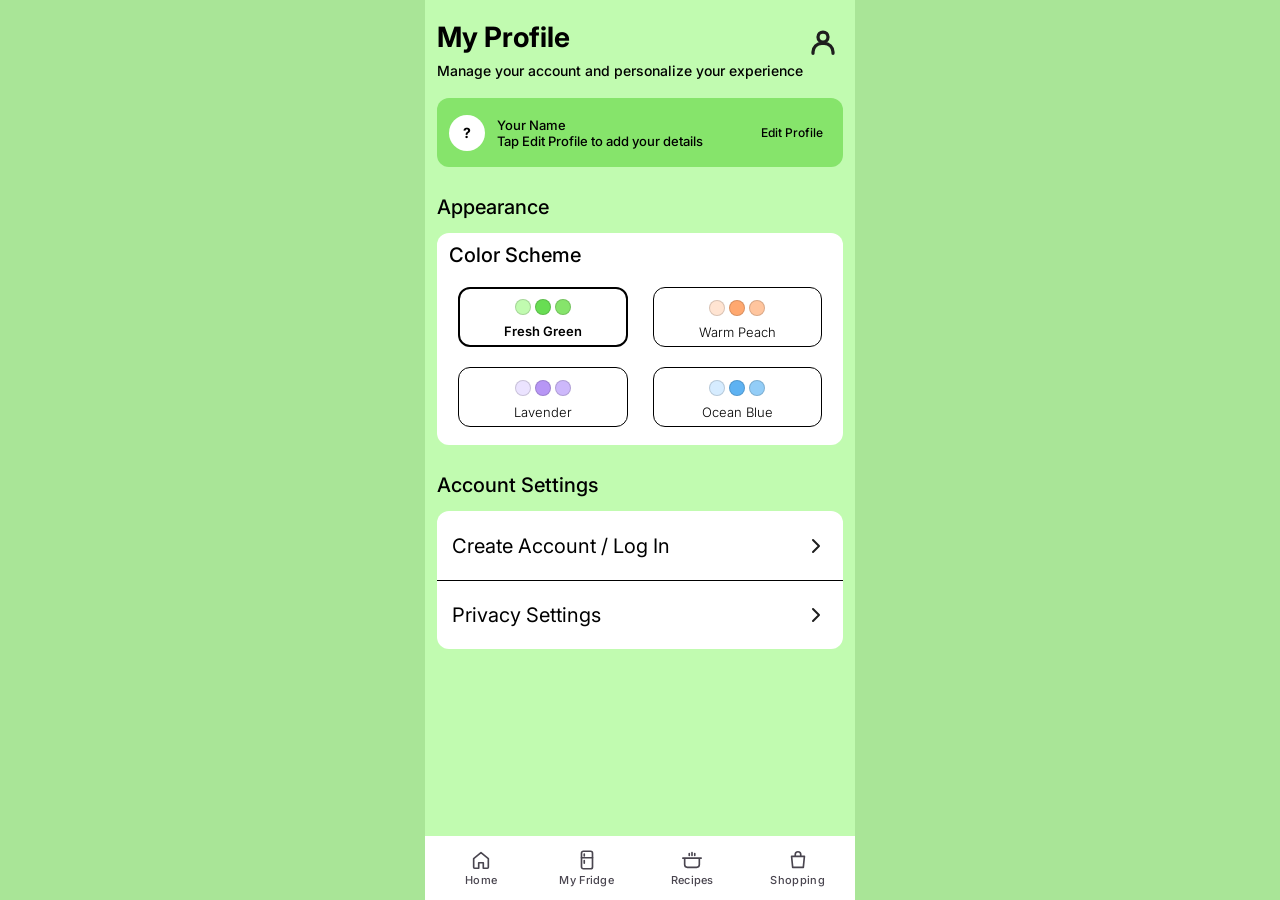
==== commit 5319241d: "Keep name and email after logging out; work with password managers - Log Out only ends the account s" ====
--- a/index.html
+++ b/index.html
@@ -93,7 +93,7 @@
           <p>Accounts are optional. If you create one, your name and email are stored with Supabase, the service that runs Ripeline accounts, so you can log in and receive account emails (like the welcome email). You can delete your account any time from the account screen.</p>
           <button class="small-button small-button--danger" type="button" id="delete-data">Delete all my data</button>
         </div>
-        <button class="settings-row" type="button" id="log-out">
+        <button class="settings-row" type="button" id="log-out" hidden>
           Log Out
           <svg class="settings-row__icon" viewBox="0 0 24 24" aria-hidden="true"><path d="M14 4h4a2 2 0 0 1 2 2v12a2 2 0 0 1-2 2h-4M10 16l4-4-4-4M14 12H4"/></svg>
         </button>
@@ -287,15 +287,15 @@
         <form class="form-card account-form" id="account-form" novalidate>
           <div class="field" id="account-name-field">
             <label class="field__label" for="account-name">Name <span class="field__optional">(optional)</span></label>
-            <input class="field__input" id="account-name" type="text" maxlength="40" autocomplete="given-name" placeholder="e.g. Neel">
+            <input class="field__input" id="account-name" name="name" type="text" maxlength="40" autocomplete="given-name" placeholder="e.g. Neel">
           </div>
           <div class="field" id="account-email-field">
             <label class="field__label" for="account-email-input">Email</label>
-            <input class="field__input" id="account-email-input" type="email" maxlength="80" autocomplete="email" placeholder="you@example.com">
+            <input class="field__input" id="account-email-input" name="email" type="email" maxlength="80" autocomplete="username" placeholder="you@example.com">
           </div>
           <div class="field" id="account-password-field">
             <label class="field__label" for="account-password">Password</label>
-            <input class="field__input" id="account-password" type="password" maxlength="72" autocomplete="new-password">
+            <input class="field__input" id="account-password" name="password" type="password" maxlength="72" autocomplete="new-password">
             <p class="field__hint" id="account-password-hint">At least 8 characters.</p>
             <label class="account-show"><input type="checkbox" id="account-show-password"> Show password</label>
           </div>
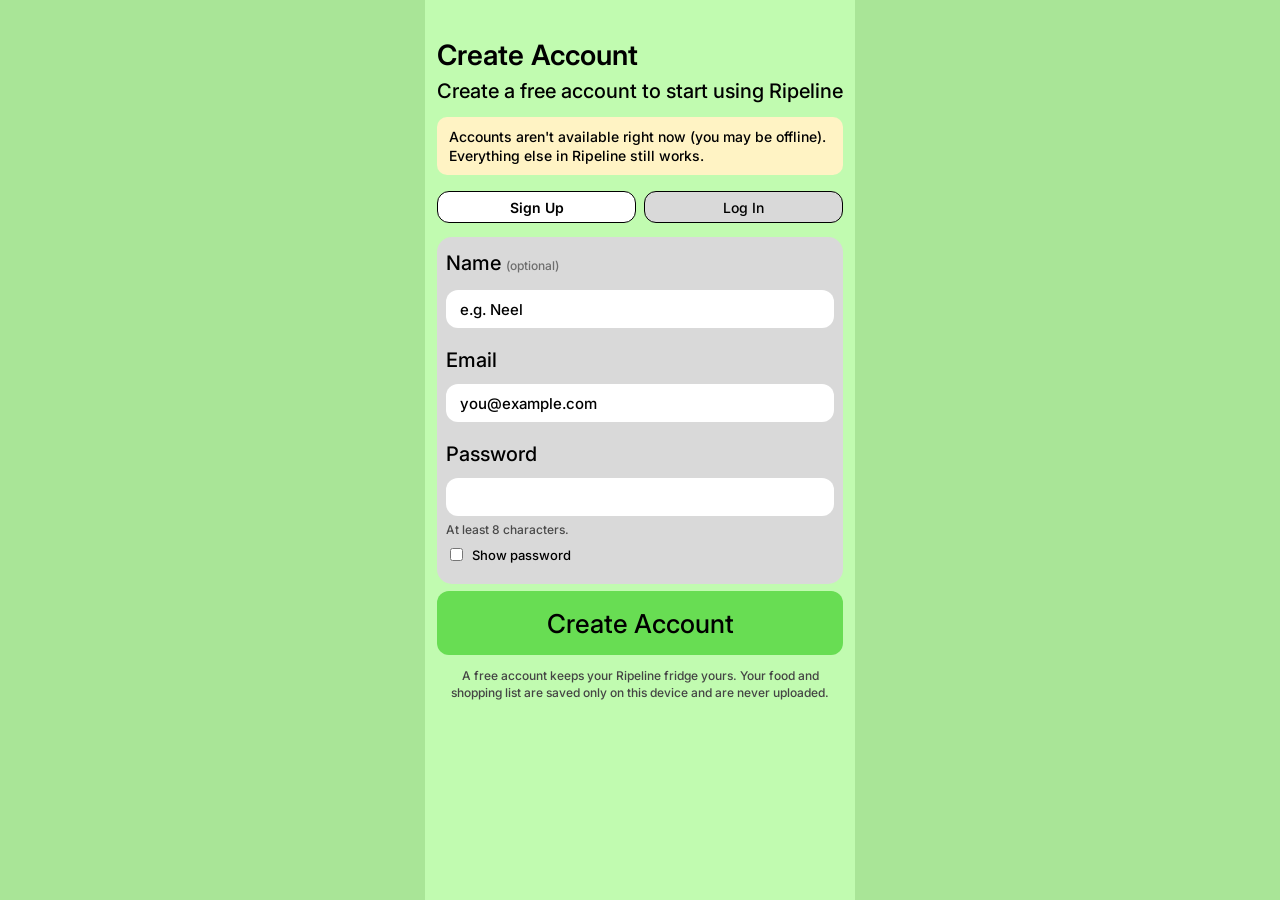
==== commit 0f0e5e16: "Require an account to use Ripeline; keep each account's data separate - Until someone logs in with a" ====
--- a/index.html
+++ b/index.html
@@ -13,7 +13,8 @@
 
   <link rel="stylesheet" href="css/styles.css">
 </head>
-<body>
+<!-- "is-checking": still finding out if someone is logged in. "is-locked": nobody is, so only Sign Up / Log In shows. -->
+<body class="is-checking is-locked">
   <!--
     HOW THIS FILE IS ORGANISED
     All five screens live in this one file. Each screen is a <section>.
@@ -24,6 +25,7 @@
     from the food you've saved, so they change as you add and remove food.
   -->
   <div class="app">
+    <p class="app-checking" aria-live="polite">Loading Ripeline…</p>
     <!-- Shows a message if this browser can't save Ripeline data (filled in by js/app.js) -->
     <p class="storage-warning" id="storage-warning" role="alert" hidden></p>
 
@@ -89,9 +91,9 @@
           <svg class="settings-row__icon" viewBox="0 0 24 24" aria-hidden="true"><path d="m9 6 6 6-6 6"/></svg>
         </button>
         <div class="privacy-panel" id="privacy-panel" hidden>
-          <p>Your food, shopping list and preferences are stored only in this browser on this device and are never uploaded.</p>
-          <p>Accounts are optional. If you create one, your name and email are stored with Supabase, the service that runs Ripeline accounts, so you can log in and receive account emails (like the welcome email). You can delete your account any time from the account screen.</p>
-          <button class="small-button small-button--danger" type="button" id="delete-data">Delete all my data</button>
+          <p>Your food, shopping list and preferences are stored only in this browser on this device, separately for each account, and are never uploaded.</p>
+          <p>To use Ripeline you need a free account. Your name and email are stored with Supabase, the service that runs Ripeline accounts, so you can log in and receive account emails (like the welcome email). You can delete your account any time from the account screen.</p>
+          <button class="small-button small-button--danger" type="button" id="delete-data">Delete my data from this device</button>
         </div>
         <button class="settings-row" type="button" id="log-out" hidden>
           Log Out
@@ -262,7 +264,7 @@
     <!-- ============ YOUR ACCOUNT (opened from Profile) ============ -->
     <section class="screen" id="account" data-tab="profile">
       <h1 class="title" id="account-title">Create Account</h1>
-      <p class="subtitle" id="account-subtitle">Free, optional, and takes a minute</p>
+      <p class="subtitle" id="account-subtitle">Create a free account to start using Ripeline</p>
 
       <p class="account-message" id="account-unavailable" hidden>
         Accounts aren't available right now (you may be offline). Everything else in Ripeline still works.
@@ -306,10 +308,10 @@
         <button class="big-button account-submit" type="submit" form="account-form" id="account-submit">Create Account</button>
         <button class="text-button" type="button" id="account-forgot" hidden>Forgot your password?</button>
         <button class="text-button" type="button" id="account-back-to-login" hidden>← Back to Log In</button>
-        <p class="account-note">You don't need an account to use Ripeline. Your food and shopping list stay on this device either way.</p>
-      </div>
-
-      <a class="text-button" href="#profile">← Back to Profile</a>
+        <p class="account-note">A free account keeps your Ripeline fridge yours. Your food and shopping list are saved only on this device and are never uploaded.</p>
+      </div>
+
+      <a class="text-button account-back" href="#profile">← Back to Profile</a>
     </section>
 
     <!-- ============ SCREEN 6: SHOPPING LIST ============ -->
--- a/css/styles.css
+++ b/css/styles.css
@@ -1046,3 +1046,13 @@
 .account-card__status { margin-top: 4px; font-size: 13px; color: #2d5a1e; }
 .account-card .green-button { margin-top: 16px; }
 #account > .text-button { margin-top: 20px; }
+
+/* ---------- Locked (not logged in) and loading states ---------- */
+.app-checking { display: none; padding: 120px 24px; font-size: 16px; text-align: center; color: #444; }
+body.is-checking .app-checking { display: block; }
+body.is-checking .screen, body.is-checking .tab-bar { display: none !important; }
+/* Until someone logs in: no bottom tabs, no profile button, no "back" link */
+body.is-locked .tab-bar,
+body.is-locked .profile-button,
+body.is-locked .account-back { display: none !important; }
+body.is-locked .screen { padding-bottom: 40px; }
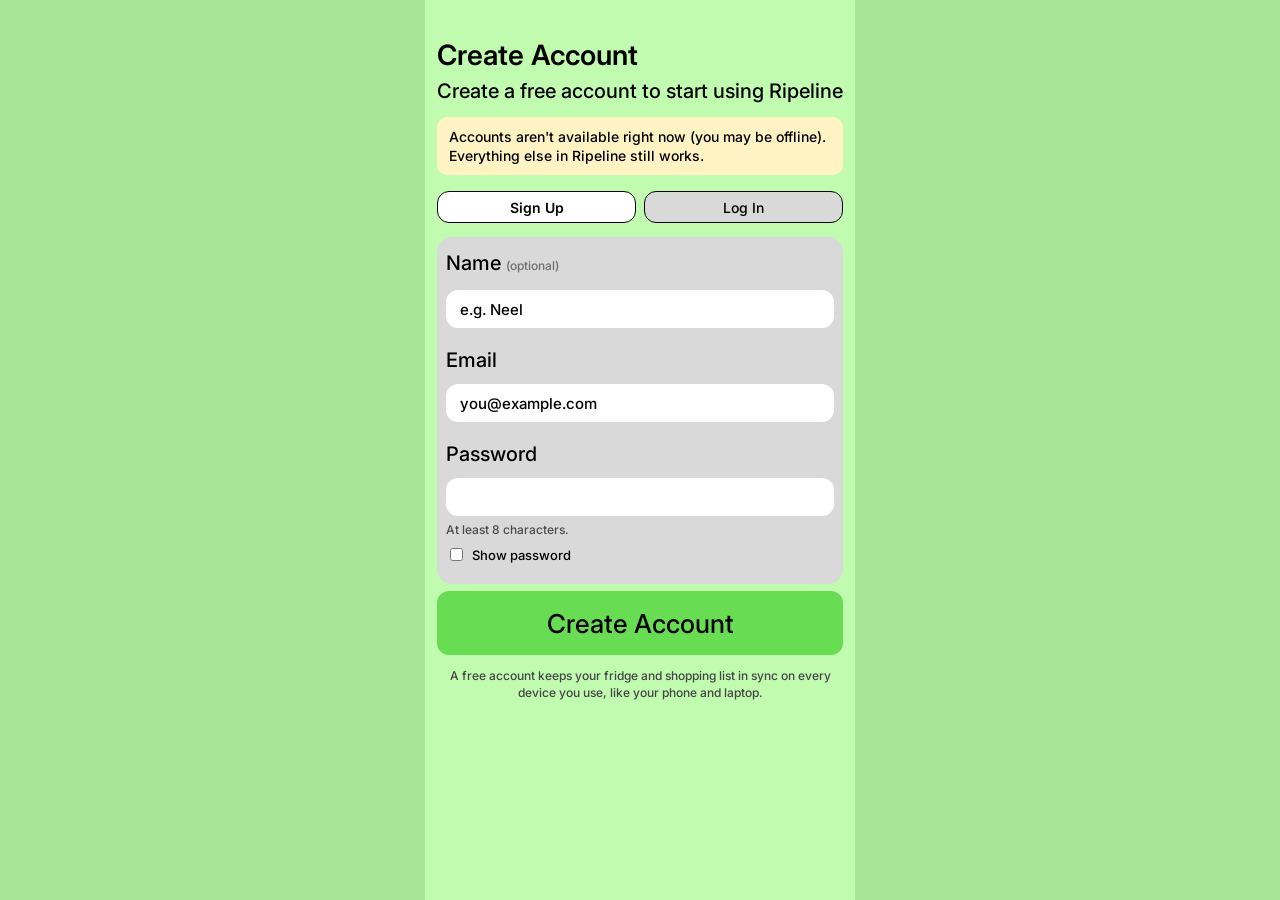
==== commit 36b2f73a: "Sync each account's fridge across all its devices - New js/sync.js: food, shopping list, profile and" ====
--- a/index.html
+++ b/index.html
@@ -43,6 +43,8 @@
         </div>
         <button class="profile-card__edit" id="profile-edit" type="button">Edit Profile</button>
       </div>
+
+      <p class="sync-status" id="sync-status"></p>
 
       <!-- Edit form (hidden until "Edit Profile" is tapped) -->
       <form class="panel" id="profile-form" hidden>
@@ -80,6 +82,32 @@
         </div>
       </div>
 
+      <h2 class="profile-heading">Notifications</h2>
+      <div class="white-card" id="reminders-card">
+        <label class="switch-row" for="reminders-enabled">
+          <span>
+            <span class="switch-row__title">Expiry reminder emails</span>
+            <span class="switch-row__hint">An email before your food expires</span>
+          </span>
+          <input class="switch" type="checkbox" id="reminders-enabled" role="switch">
+        </label>
+        <div class="reminders-options" id="reminders-options" hidden>
+          <label class="panel__label" for="reminders-days">Remind me</label>
+          <span class="field__select">
+            <select class="field__input" id="reminders-days">
+              <option value="0">On the day it expires</option>
+              <option value="1">1 day before</option>
+              <option value="2">2 days before</option>
+              <option value="3">3 days before</option>
+              <option value="5">5 days before</option>
+              <option value="7">7 days before</option>
+            </select>
+          </span>
+        </div>
+        <p class="white-card__note" id="reminders-note"></p>
+        <p class="account-message" id="reminders-status" role="status" hidden></p>
+      </div>
+
       <h2 class="profile-heading">Account Settings</h2>
       <div class="white-card white-card--list">
         <a class="settings-row" href="#account">
@@ -91,9 +119,9 @@
           <svg class="settings-row__icon" viewBox="0 0 24 24" aria-hidden="true"><path d="m9 6 6 6-6 6"/></svg>
         </button>
         <div class="privacy-panel" id="privacy-panel" hidden>
-          <p>Your food, shopping list and preferences are stored only in this browser on this device, separately for each account, and are never uploaded.</p>
-          <p>To use Ripeline you need a free account. Your name and email are stored with Supabase, the service that runs Ripeline accounts, so you can log in and receive account emails (like the welcome email). You can delete your account any time from the account screen.</p>
-          <button class="small-button small-button--danger" type="button" id="delete-data">Delete my data from this device</button>
+          <p>Your food, shopping list and preferences are saved in your Ripeline account, so they're the same on every device you log in on. A copy is also kept on each device so Ripeline works offline. Only you can see your data.</p>
+          <p>Accounts and your data are stored with Supabase, the service that runs Ripeline accounts. Your email is used to log in and for account emails (like the welcome email, and expiry reminders if you turn them on). You can delete your data or your whole account any time.</p>
+          <button class="small-button small-button--danger" type="button" id="delete-data">Delete all my data</button>
         </div>
         <button class="settings-row" type="button" id="log-out" hidden>
           Log Out
@@ -308,7 +336,7 @@
         <button class="big-button account-submit" type="submit" form="account-form" id="account-submit">Create Account</button>
         <button class="text-button" type="button" id="account-forgot" hidden>Forgot your password?</button>
         <button class="text-button" type="button" id="account-back-to-login" hidden>← Back to Log In</button>
-        <p class="account-note">A free account keeps your Ripeline fridge yours. Your food and shopping list are saved only on this device and are never uploaded.</p>
+        <p class="account-note">A free account keeps your fridge and shopping list in sync on every device you use, like your phone and laptop.</p>
       </div>
 
       <a class="text-button account-back" href="#profile">← Back to Profile</a>
@@ -373,6 +401,10 @@
   <script src="js/recipes.js"></script>
   <script src="js/recipes-more.js"></script>
   <script src="js/app.js"></script>
+  <!-- reminders.js and sync.js must load BEFORE account.js: account.js may report
+       "already logged in" straight away and then uses both of them -->
+  <script src="js/reminders.js"></script>
+  <script src="js/sync.js"></script>
   <script src="js/account.js"></script>
 </body>
 </html>
--- a/css/styles.css
+++ b/css/styles.css
@@ -1056,3 +1056,85 @@
 body.is-locked .profile-button,
 body.is-locked .account-back { display: none !important; }
 body.is-locked .screen { padding-bottom: 40px; }
+
+/* ---------- Recipe pictures: emoji "illustrations" ---------- */
+.recipe-art {
+  position: relative;
+  display: flex;
+  align-items: center;
+  justify-content: center;
+  overflow: hidden;
+  background:
+    radial-gradient(circle at 50% 46%, rgba(255, 255, 255, 0.95) 0%, rgba(255, 255, 255, 0.55) 28%, transparent 62%),
+    radial-gradient(circle at 15% 15%, rgba(255, 255, 255, 0.5) 0 8%, transparent 9%),
+    radial-gradient(circle at 85% 80%, rgba(255, 255, 255, 0.35) 0 10%, transparent 11%),
+    var(--art-color, #ffe9c7);
+  box-shadow: inset 0 -18px 30px rgba(0, 0, 0, 0.06);
+}
+.recipe-art__main {
+  position: relative;
+  z-index: 1;
+  font-size: 84px;
+  line-height: 1;
+  filter: drop-shadow(0 8px 10px rgba(0, 0, 0, 0.2));
+}
+.recipe-art__side {
+  position: absolute;
+  font-size: 30px;
+  line-height: 1;
+  opacity: 0.9;
+  filter: drop-shadow(0 3px 4px rgba(0, 0, 0, 0.15));
+}
+.recipe-art__side--1 { left: 13%; top: 16%; transform: rotate(-14deg); }
+.recipe-art__side--2 { right: 13%; bottom: 14%; transform: rotate(12deg); }
+.recipe-art__side--3 { right: 16%; top: 14%; transform: rotate(8deg); font-size: 24px; }
+/* Recipe card (list) */
+.recipe-card__photo.recipe-art { aspect-ratio: 337 / 160; font-size: inherit; }
+/* Big picture on Recipe Details */
+.recipe-hero.recipe-art .recipe-art__main { font-size: 110px; }
+.recipe-hero.recipe-art .recipe-art__side { font-size: 38px; }
+/* Small picture on Home's "Recipe Pick for You" */
+.pick-card__picture.recipe-art .recipe-art__main { font-size: 52px; }
+.pick-card__picture.recipe-art .recipe-art__side { font-size: 18px; }
+.pick-card__picture.recipe-art .recipe-art__side--3 { display: none; }
+
+/* ---------- Notifications: on/off switch ---------- */
+.switch-row { display: flex; align-items: center; justify-content: space-between; gap: 12px; cursor: pointer; }
+.switch-row__title { display: block; font-size: 18px; line-height: 22px; }
+.switch-row__hint { display: block; margin-top: 2px; font-size: 13px; color: #555; }
+.switch {
+  appearance: none;
+  -webkit-appearance: none;
+  position: relative;
+  flex-shrink: 0;
+  width: 52px;
+  height: 30px;
+  margin: 0;
+  border-radius: 15px;
+  background: #cfcfcf;
+  cursor: pointer;
+  transition: background 0.2s;
+}
+.switch::after {
+  content: "";
+  position: absolute;
+  top: 3px;
+  left: 3px;
+  width: 24px;
+  height: 24px;
+  border-radius: 50%;
+  background: #fff;
+  box-shadow: 0 1px 3px rgba(0, 0, 0, 0.3);
+  transition: transform 0.2s;
+}
+.switch:checked { background: var(--button); }
+.switch:checked::after { transform: translateX(22px); }
+.switch:focus-visible { outline: 2px solid var(--focus); outline-offset: 2px; }
+.reminders-options { margin-top: 14px; }
+.reminders-options .field__input { margin-top: 6px; background: #f3f3f3; }
+#reminders-card .white-card__note { margin-top: 12px; }
+
+/* Account sync status (Profile) */
+.sync-status { margin-top: 8px; font-size: 12px; color: #555; min-height: 15px; }
+.sync-status--ok { color: #2d5a1e; }
+.sync-status--warn { color: #8a5a00; }
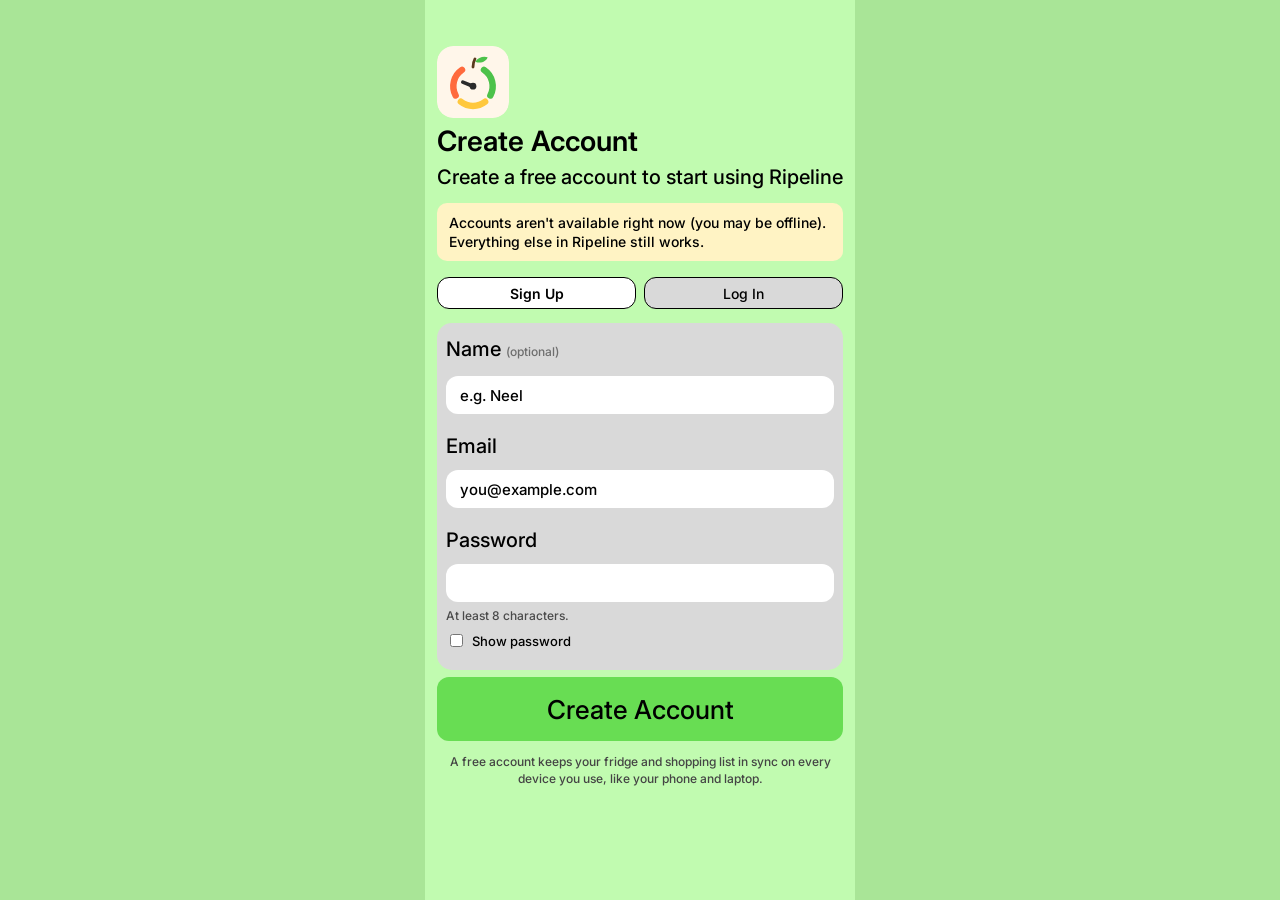
==== commit 27a9671a: "Use the Ripeline logo as the tab/home-screen icon and on the login screen Co-Authored-By: Claude Opu" ====
--- a/index.html
+++ b/index.html
@@ -5,6 +5,9 @@
   <meta name="viewport" content="width=device-width, initial-scale=1, viewport-fit=cover">
   <meta name="theme-color" content="#c1fbb0">
   <title>Ripeline</title>
+  <link rel="icon" type="image/svg+xml" href="logo/icon.svg">
+  <link rel="icon" type="image/png" href="logo/ripeline-icon.png">
+  <link rel="apple-touch-icon" href="logo/ripeline-icon.png">
 
   <!-- The "Inter" font, the same one used in the Figma designs -->
   <link rel="preconnect" href="https://fonts.googleapis.com">
@@ -291,6 +294,7 @@
 
     <!-- ============ YOUR ACCOUNT (opened from Profile) ============ -->
     <section class="screen" id="account" data-tab="profile">
+      <img class="account-logo" src="logo/icon.svg" alt="Ripeline logo" width="72" height="72">
       <h1 class="title" id="account-title">Create Account</h1>
       <p class="subtitle" id="account-subtitle">Create a free account to start using Ripeline</p>
 
--- a/css/styles.css
+++ b/css/styles.css
@@ -1138,3 +1138,7 @@
 .sync-status { margin-top: 8px; font-size: 12px; color: #555; min-height: 15px; }
 .sync-status--ok { color: #2d5a1e; }
 .sync-status--warn { color: #8a5a00; }
+
+/* Ripeline logo on the sign up / log in screen */
+.account-logo { display: block; width: 72px; height: 72px; margin: 8px 0 6px; border-radius: 16px; }
+body:not(.is-locked) .account-logo { display: none; }
